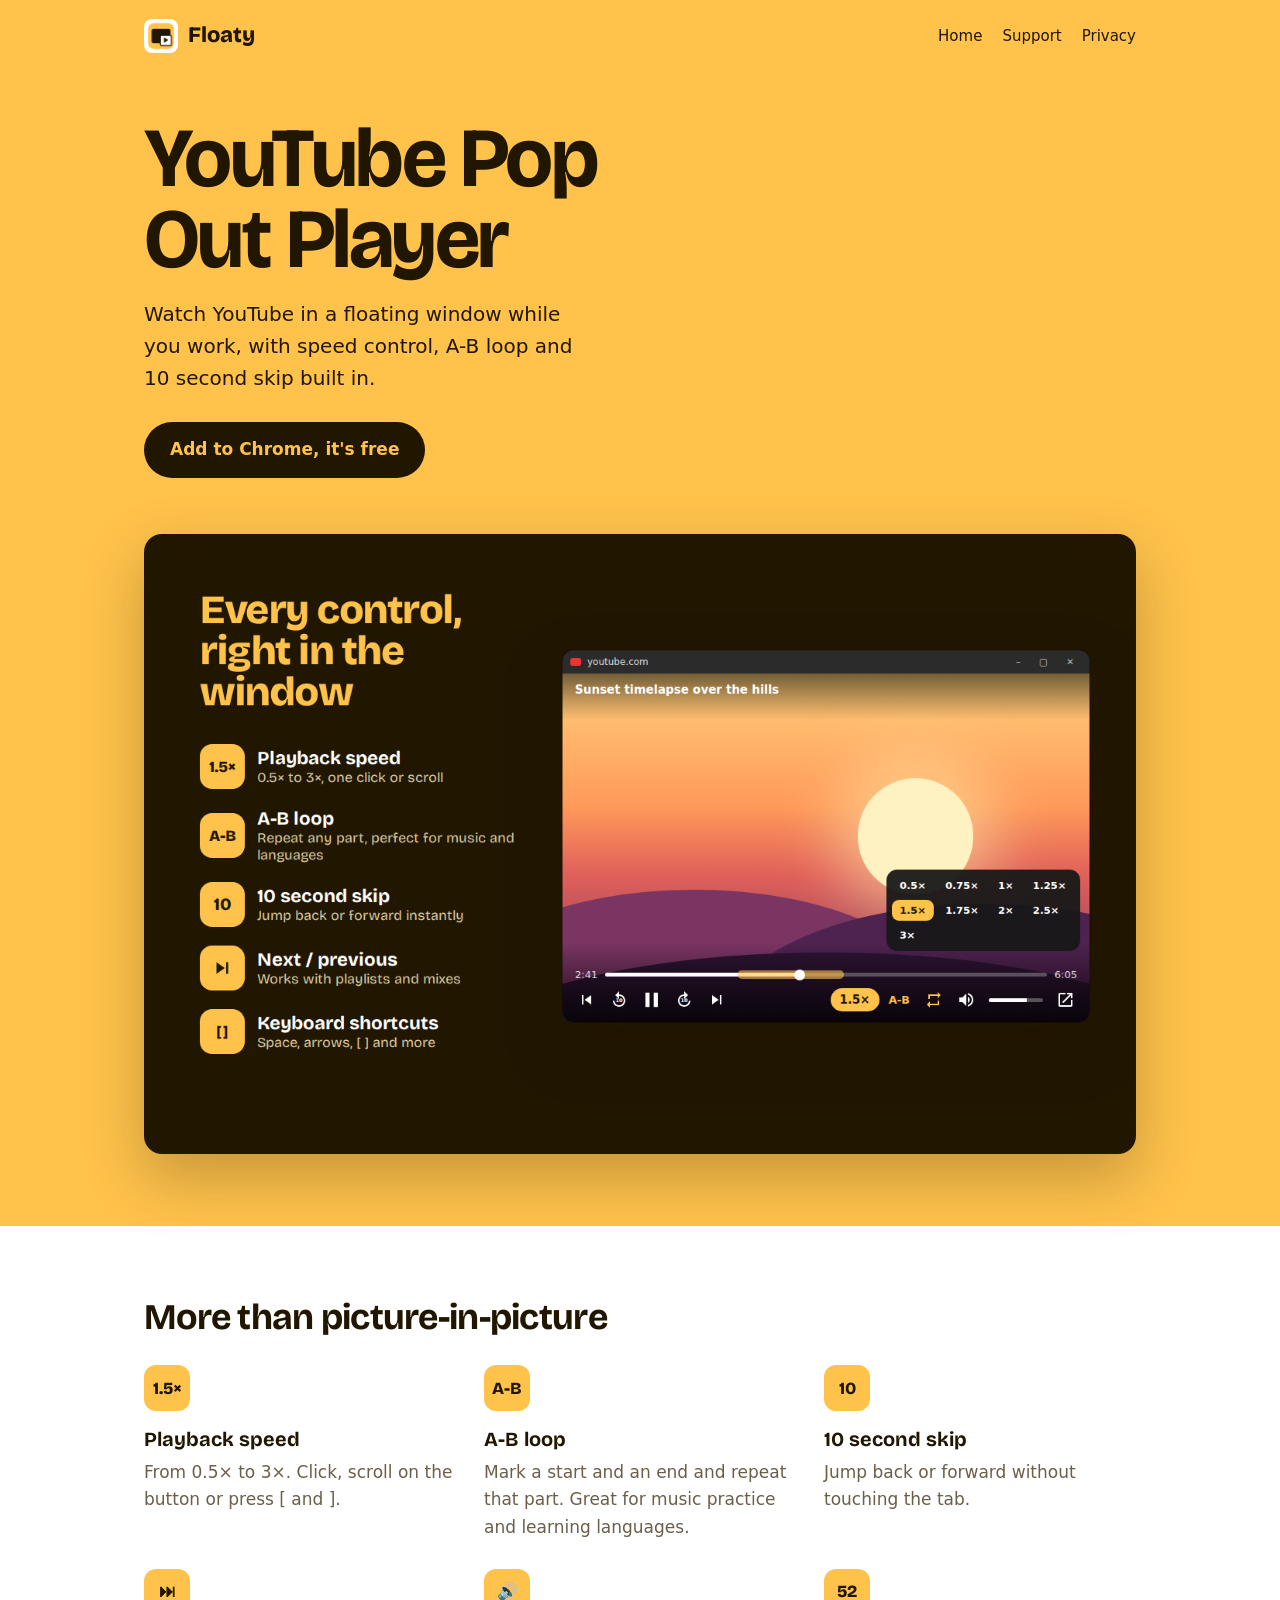
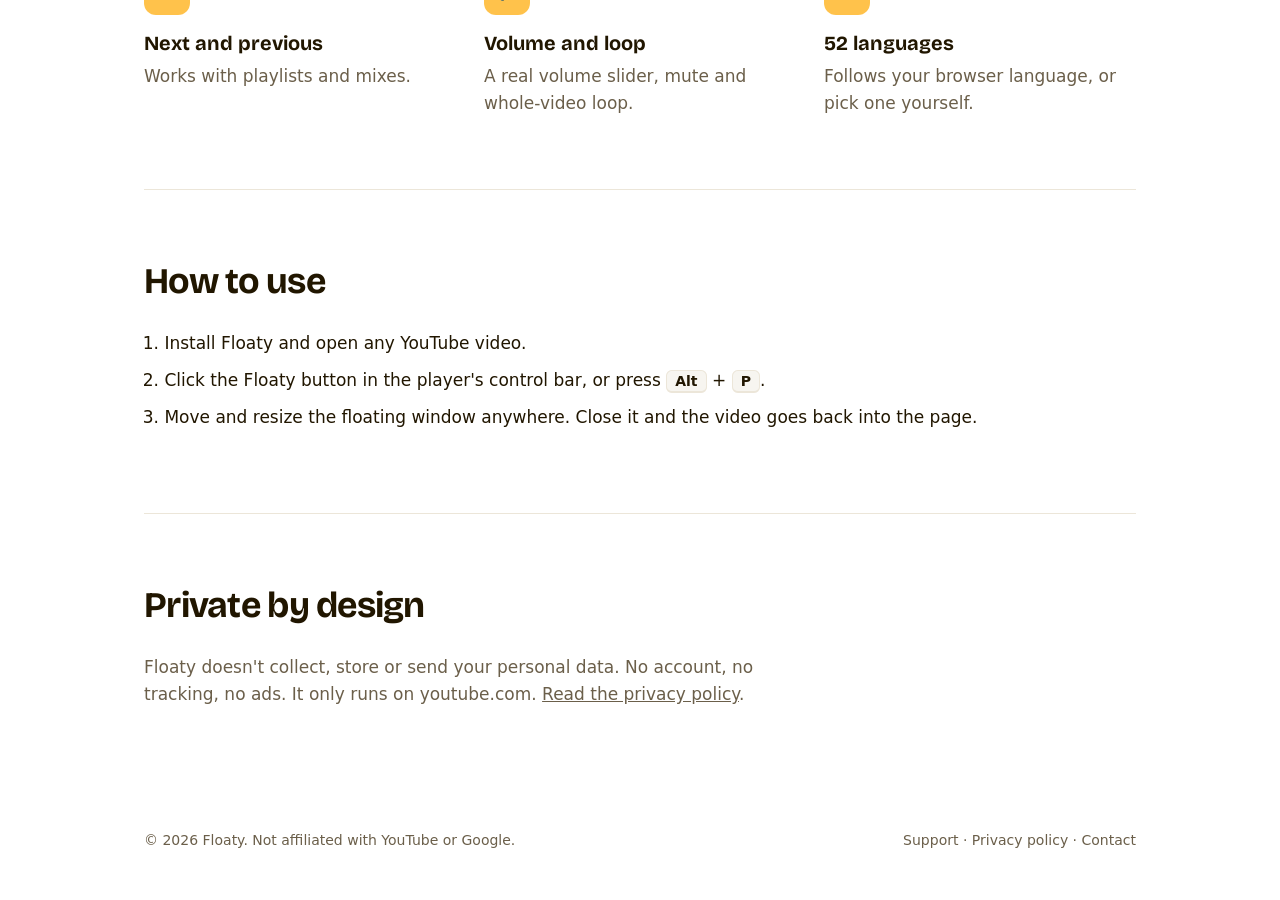
==== index.html @ df3bfa9e "Add files via upload" ====
<!doctype html><html lang="en"><head><meta charset="utf-8"><meta name="viewport" content="width=device-width, initial-scale=1"><link rel="icon" href="favicon.png"><link rel="preconnect" href="https://fonts.googleapis.com"><link rel="preconnect" href="https://fonts.gstatic.com" crossorigin><link href="https://fonts.googleapis.com/css2?family=Bricolage+Grotesque:wght@700;800&display=swap" rel="stylesheet"><link rel="stylesheet" href="style.css">
<title>Floaty – YouTube Pop Out Player with Speed &amp; Loop</title>
<meta name="description" content="YouTube Pop Out Player for Chrome: watch YouTube in a floating window with speed control, A-B loop, 10 second skip and volume.">
</head><body>
<header class="hero"><div class="wrap"><nav><a class="brand" href="./"><img src="icon.png" alt="">Floaty</a><div class="links"><a href="./">Home</a><a href="support.html">Support</a><a href="privacy.html">Privacy</a></div></nav>
<h1>YouTube Pop Out Player</h1>
<p>Watch YouTube in a floating window while you work, with speed control, A-B loop and 10 second skip built in.</p>
<a class="btn" data-store href="#">Add to Chrome, it's free</a>
<img class="shot" src="controls.png" width="1280" height="800" alt="Floaty's floating window with playback speed menu, A-B loop and playback controls">
</div></header>
<main class="wrap">
<section><h2>More than picture-in-picture</h2>
<div class="grid">
<div><span class="tag">1.5×</span><h3>Playback speed</h3><p>From 0.5× to 3×. Click, scroll on the button or press [ and ].</p></div>
<div><span class="tag">A-B</span><h3>A-B loop</h3><p>Mark a start and an end and repeat that part. Great for music practice and learning languages.</p></div>
<div><span class="tag">10</span><h3>10 second skip</h3><p>Jump back or forward without touching the tab.</p></div>
<div><span class="tag">⏭</span><h3>Next and previous</h3><p>Works with playlists and mixes.</p></div>
<div><span class="tag">🔊</span><h3>Volume and loop</h3><p>A real volume slider, mute and whole-video loop.</p></div>
<div><span class="tag">52</span><h3>52 languages</h3><p>Follows your browser language, or pick one yourself.</p></div>
</div></section>
<section><h2>How to use</h2>
<ol class="steps">
<li>Install Floaty and open any YouTube video.</li>
<li>Click the Floaty button in the player's control bar, or press <kbd>Alt</kbd> + <kbd>P</kbd>.</li>
<li>Move and resize the floating window anywhere. Close it and the video goes back into the page.</li>
</ol></section>
<section style="border-bottom:0"><h2>Private by design</h2>
<p class="muted" style="max-width:60ch">Floaty doesn't collect, store or send your personal data. No account, no tracking, no ads. It only runs on youtube.com. <a href="privacy.html">Read the privacy policy</a>.</p>
</section>
</main>
<footer><div class="wrap"><span>© <span data-year></span> Floaty. Not affiliated with YouTube or Google.</span><span><a href="support.html">Support</a> · <a href="privacy.html">Privacy policy</a> · <a data-email>Contact</a></span></div></footer><script src="site.js"></script>
</body></html>
---- style.css ----
:root { --honey: #FFC24B; --ink: #211600; --bg: #fff; --text: #211600; --muted: #6b5f4a; --line: #ece6d9; --panel: #f7f5f0; color-scheme: light dark; }
@media (prefers-color-scheme: dark) { :root { --bg: #17140f; --text: #f6efe2; --muted: #b3a88f; --line: #2e2a23; --panel: #211d17; } }
* { box-sizing: border-box; }
html, body { margin: 0; }
body { background: var(--bg); color: var(--text); font: 17px/1.6 system-ui, -apple-system, "Segoe UI", Roboto, sans-serif; }
h1, h2, h3, .brand { font-family: "Bricolage Grotesque", system-ui, sans-serif; }
a { color: inherit; }
img { max-width: 100%; height: auto; }
.wrap { max-width: 1040px; margin: 0 auto; padding: 0 24px; }
nav { display: flex; align-items: center; justify-content: space-between; padding: 18px 0; }
.brand { display: flex; align-items: center; gap: 10px; font-weight: 800; font-size: 22px; text-decoration: none; }
.brand img { width: 34px; border-radius: 8px; background: #fff; padding: 3px; }
nav .links { display: flex; gap: 20px; font-size: 15px; }
nav .links a { text-decoration: none; }
nav .links a:hover { text-decoration: underline; }
.hero { background: var(--honey); color: var(--ink); }
.hero .wrap { padding-bottom: 72px; }
.hero h1 { font-size: clamp(44px, 7vw, 84px); line-height: .96; letter-spacing: -0.03em; margin: 48px 0 18px; max-width: 11ch; }
.hero p { font-size: 20px; max-width: 34ch; margin: 0 0 28px; }
.btn { display: inline-block; background: var(--ink); color: var(--honey); padding: 14px 26px; border-radius: 999px; font-weight: 700; text-decoration: none; }
.btn:hover { background: #3a2800; }
.btn:focus-visible, a:focus-visible { outline: 3px solid var(--ink); outline-offset: 3px; }
.shot { display: block; margin: 56px auto 0; border-radius: 18px; box-shadow: 0 24px 60px rgba(33,22,0,.25); }
section { padding: 72px 0; border-bottom: 1px solid var(--line); }
section h2 { font-size: 36px; line-height: 1.1; letter-spacing: -0.02em; margin: 0 0 28px; }
.grid { display: grid; grid-template-columns: repeat(auto-fit, minmax(240px, 1fr)); gap: 28px; }
.grid h3 { margin: 0 0 4px; font-size: 20px; }
.grid p { margin: 0; color: var(--muted); }
.tag { display: inline-grid; place-items: center; min-width: 46px; height: 46px; padding: 0 8px; border-radius: 12px; background: var(--honey); color: var(--ink); font-weight: 800; margin-bottom: 12px; font-family: "Bricolage Grotesque", system-ui, sans-serif; }
ol.steps { padding-left: 1.2em; margin: 0; } ol.steps li { margin-bottom: 10px; }
kbd { padding: 2px 8px; border-radius: 6px; background: var(--panel); border: 1px solid var(--line); border-bottom-width: 2px; font: 600 14px/1.4 system-ui, sans-serif; }
.doc { max-width: 720px; padding: 40px 24px 80px; margin: 0 auto; }
.doc h1 { font-size: 48px; line-height: 1.05; letter-spacing: -0.02em; margin: 24px 0 8px; }
.doc h2 { font-size: 24px; margin: 40px 0 8px; }
.doc .muted, .muted { color: var(--muted); }
details { border-bottom: 1px solid var(--line); padding: 14px 0; }
summary { cursor: pointer; font-weight: 650; }
details p { margin: 10px 0 0; color: var(--muted); }
.card { background: var(--panel); border-radius: 16px; padding: 24px; margin: 28px 0; }
footer { padding: 32px 0 48px; font-size: 14px; color: var(--muted); }
footer .wrap { display: flex; flex-wrap: wrap; gap: 20px; justify-content: space-between; }
footer a { text-decoration: none; } footer a:hover { text-decoration: underline; }
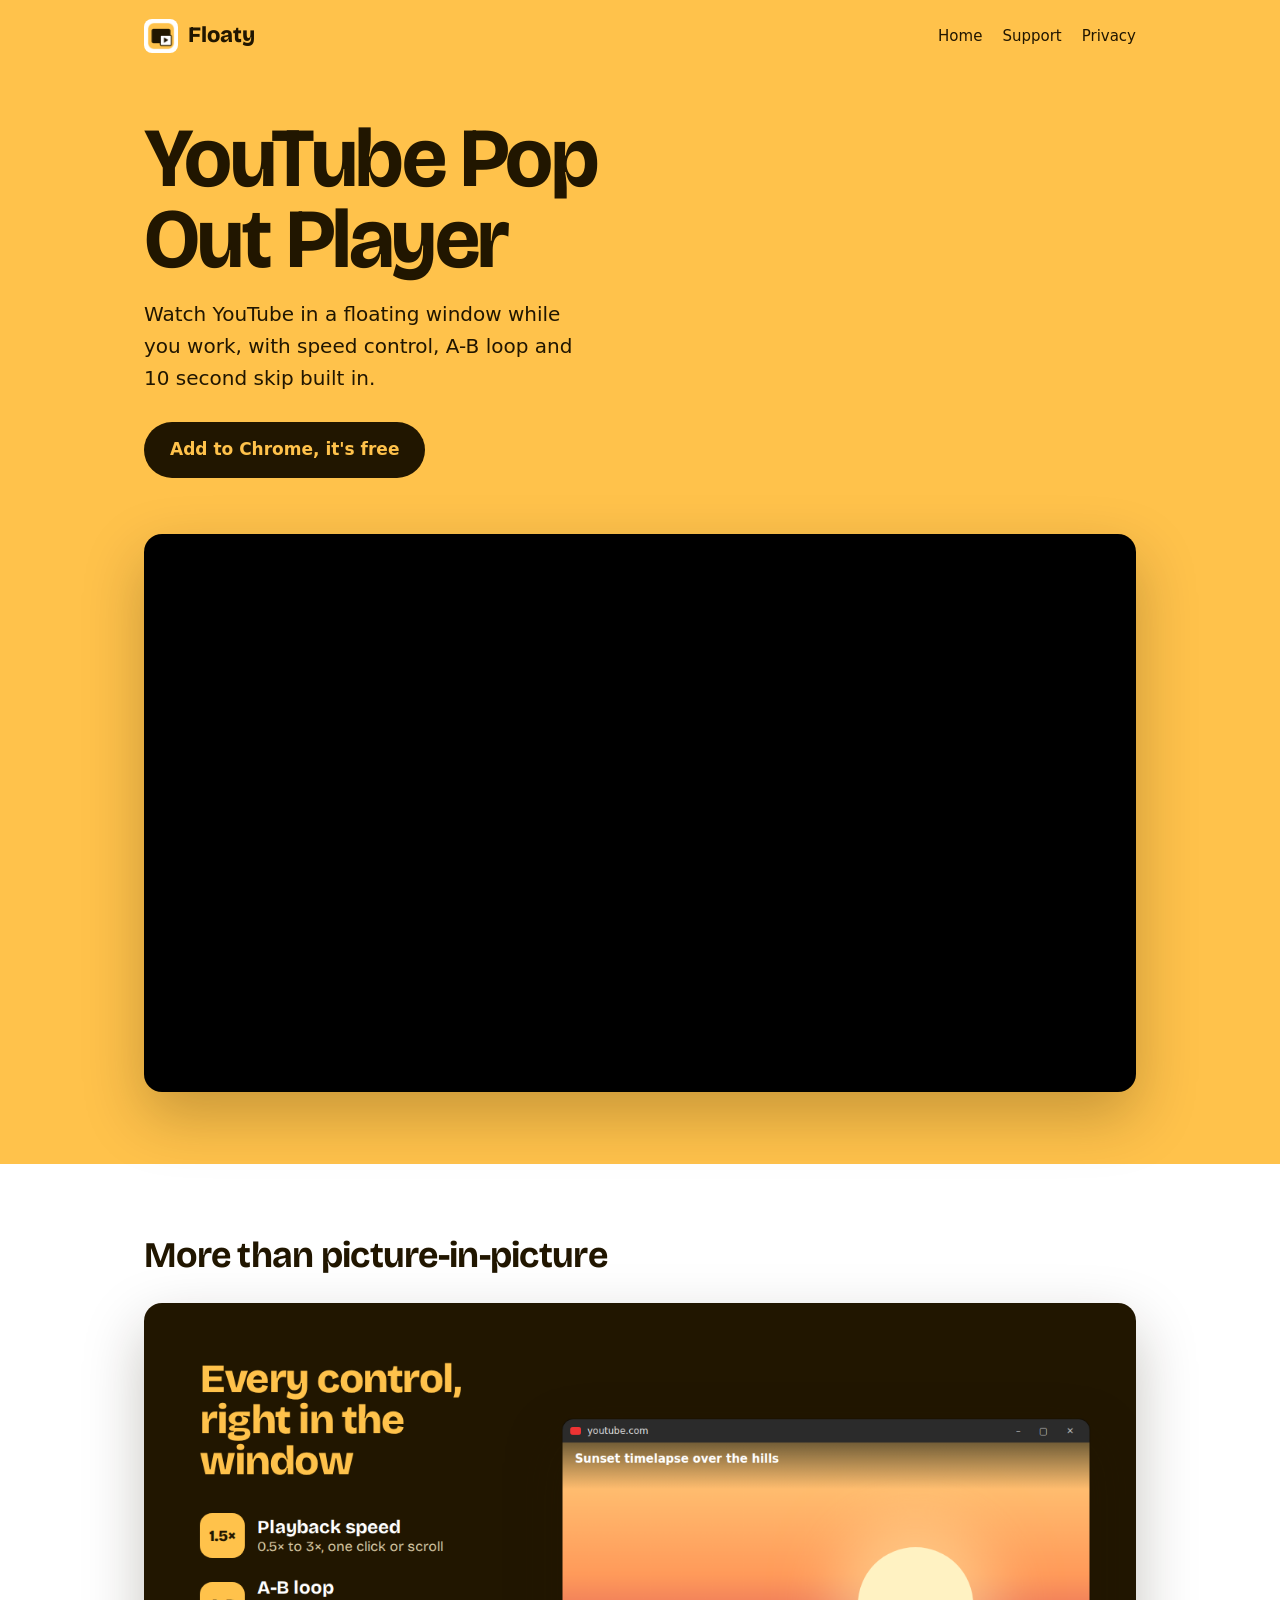
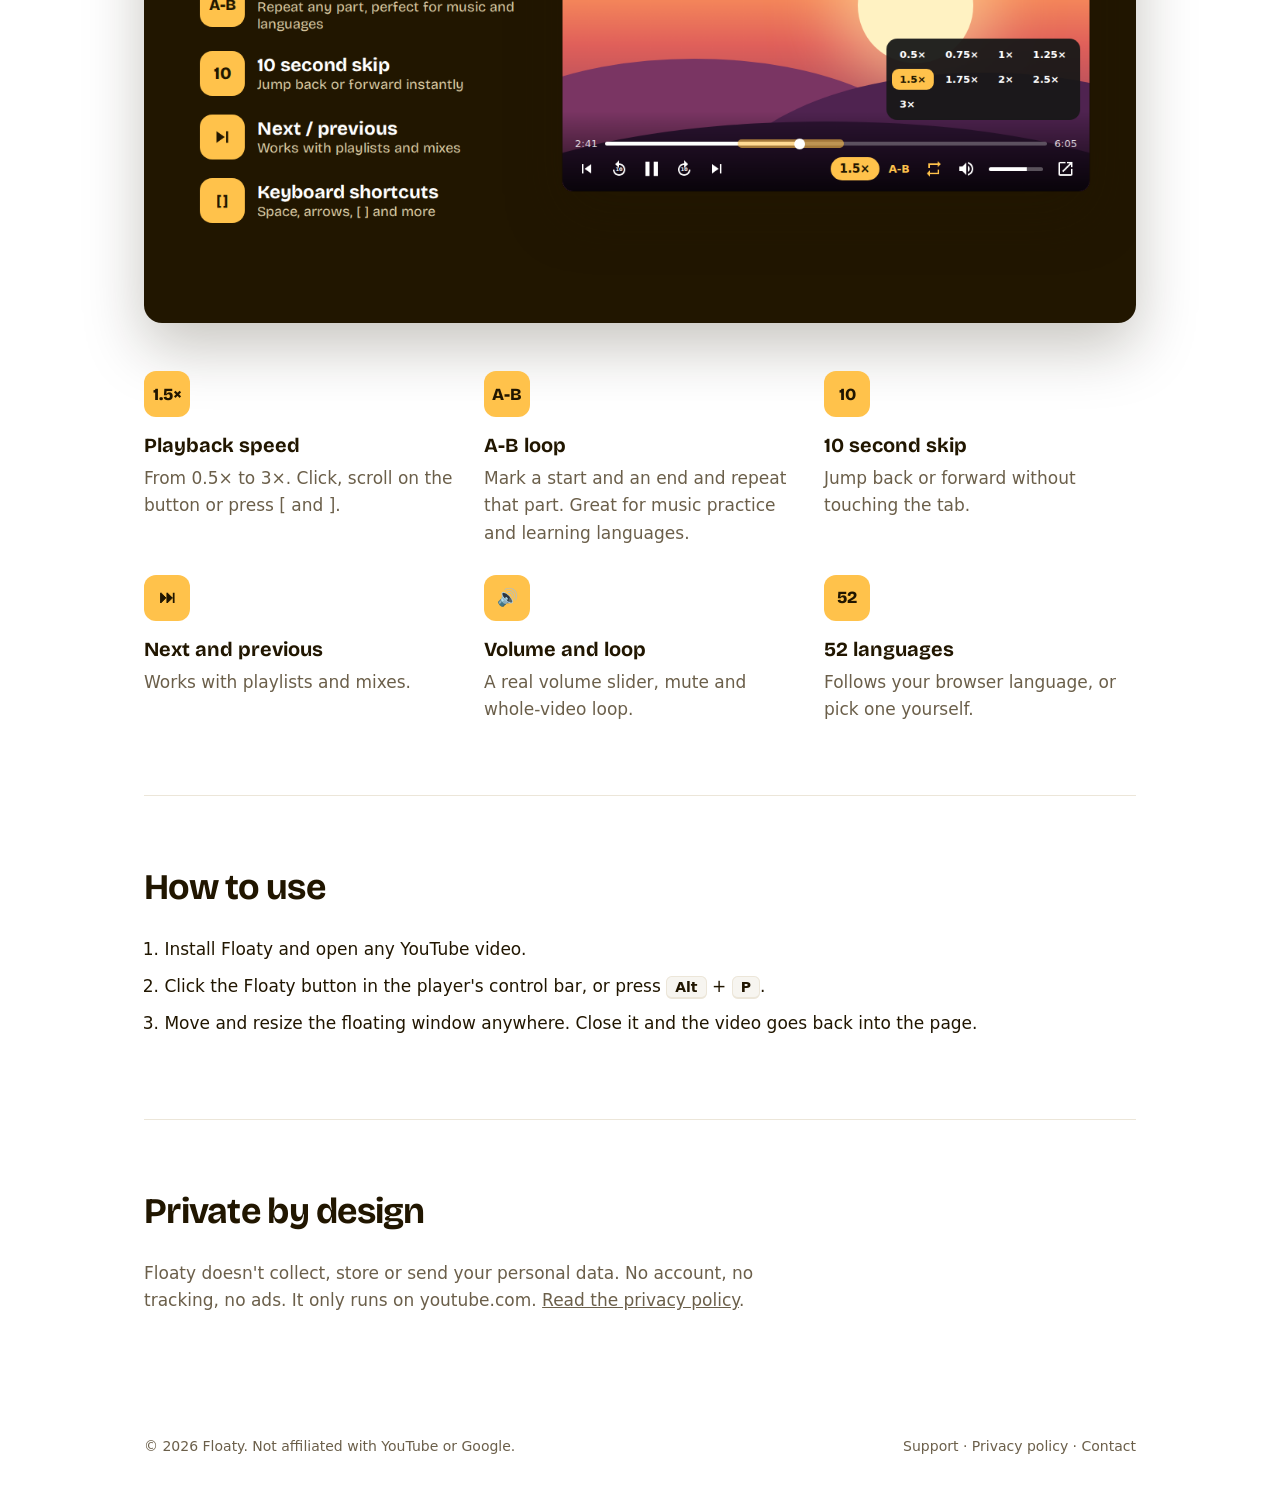
==== commit 793abdf8: "Add files via upload" ====
--- a/index.html
+++ b/index.html
@@ -6,10 +6,11 @@
 <h1>YouTube Pop Out Player</h1>
 <p>Watch YouTube in a floating window while you work, with speed control, A-B loop and 10 second skip built in.</p>
 <a class="btn" data-store href="#">Add to Chrome, it's free</a>
-<img class="shot" src="controls.png" width="1280" height="800" alt="Floaty's floating window with playback speed menu, A-B loop and playback controls">
+<div class="video"><iframe src="https://www.youtube-nocookie.com/embed/rmjH6L6Da54" title="Floaty – YouTube Pop Out Player for Chrome" allow="accelerometer; autoplay; clipboard-write; encrypted-media; gyroscope; picture-in-picture; web-share" referrerpolicy="strict-origin-when-cross-origin" allowfullscreen loading="lazy"></iframe></div>
 </div></header>
 <main class="wrap">
 <section><h2>More than picture-in-picture</h2>
+<img class="shot" style="margin:0 0 48px" src="controls.png" width="1280" height="800" alt="Floaty's floating window with playback speed menu, A-B loop and playback controls">
 <div class="grid">
 <div><span class="tag">1.5×</span><h3>Playback speed</h3><p>From 0.5× to 3×. Click, scroll on the button or press [ and ].</p></div>
 <div><span class="tag">A-B</span><h3>A-B loop</h3><p>Mark a start and an end and repeat that part. Great for music practice and learning languages.</p></div>
--- a/style.css
+++ b/style.css
@@ -40,3 +40,5 @@
 footer { padding: 32px 0 48px; font-size: 14px; color: var(--muted); }
 footer .wrap { display: flex; flex-wrap: wrap; gap: 20px; justify-content: space-between; }
 footer a { text-decoration: none; } footer a:hover { text-decoration: underline; }
+.video { position: relative; margin: 56px auto 0; aspect-ratio: 16 / 9; border-radius: 18px; overflow: hidden; background: #000; box-shadow: 0 24px 60px rgba(33,22,0,.25); }
+.video iframe { position: absolute; inset: 0; width: 100%; height: 100%; border: 0; }
